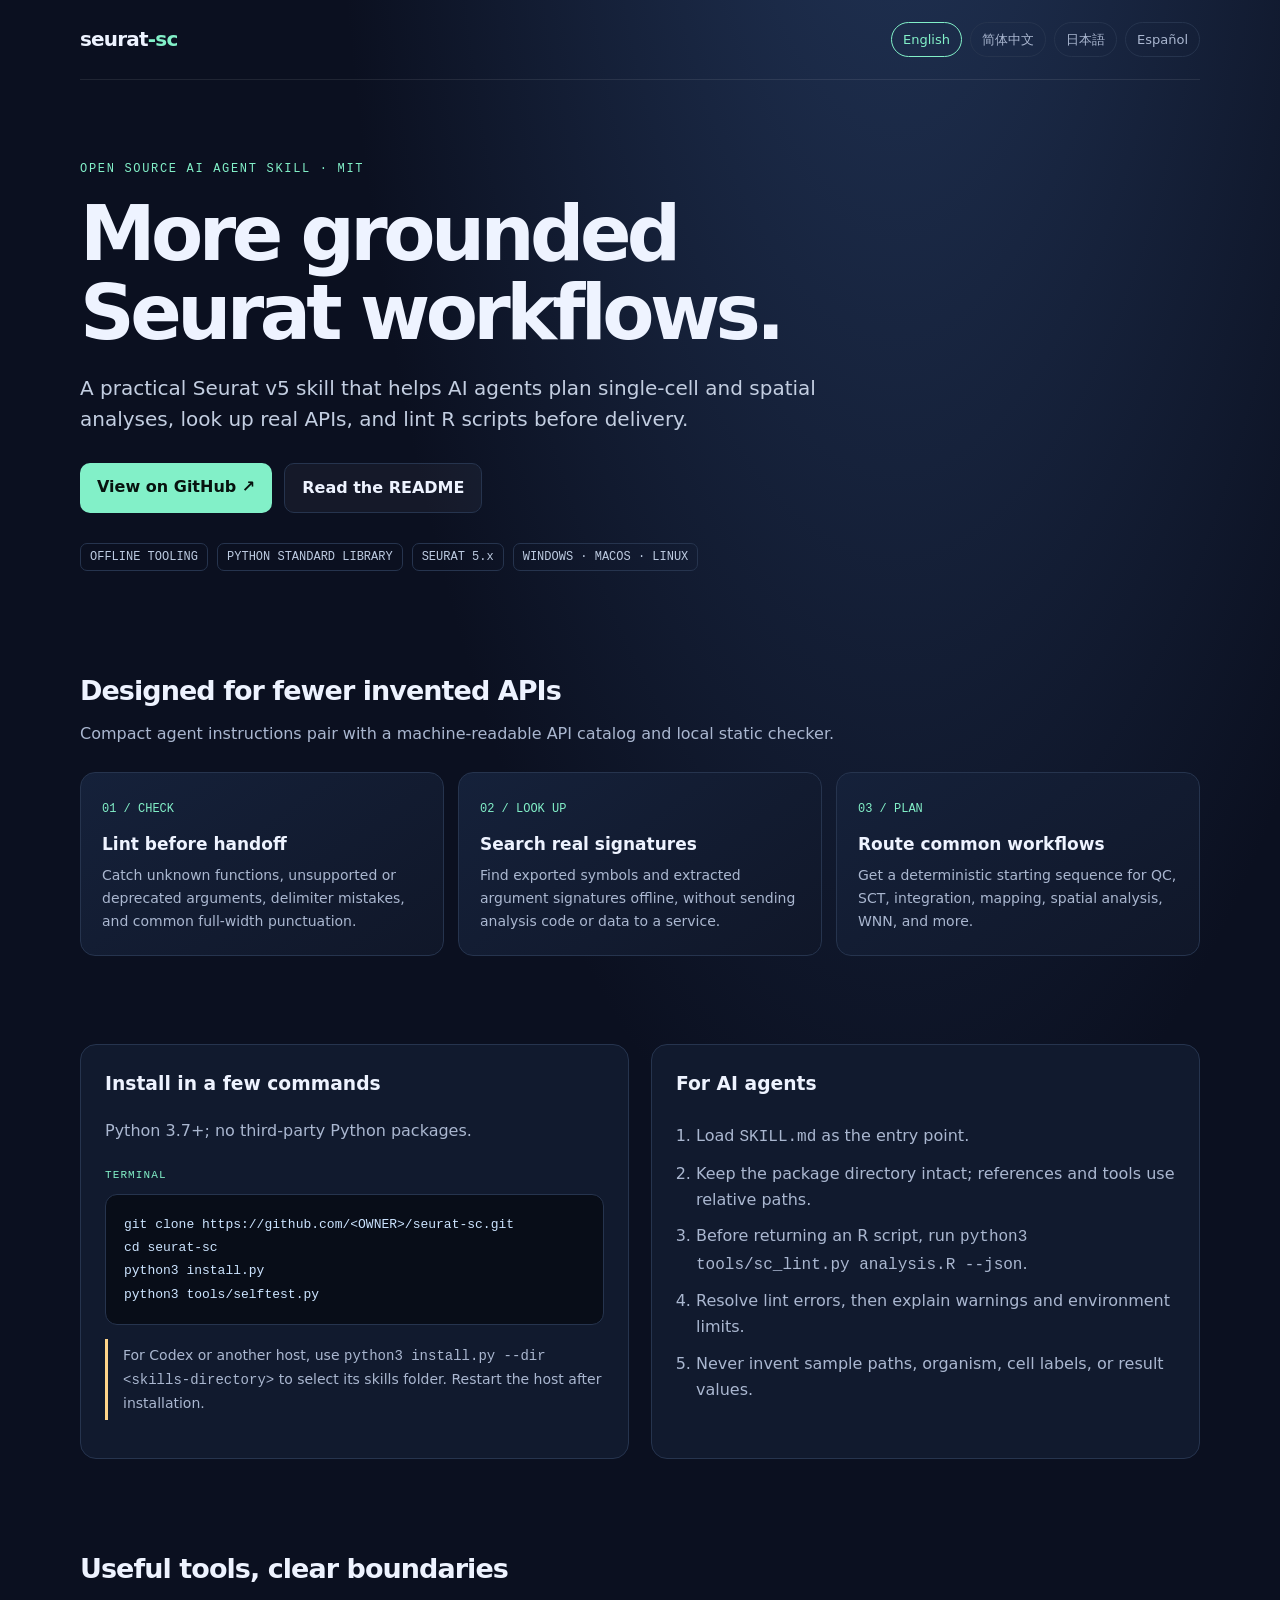
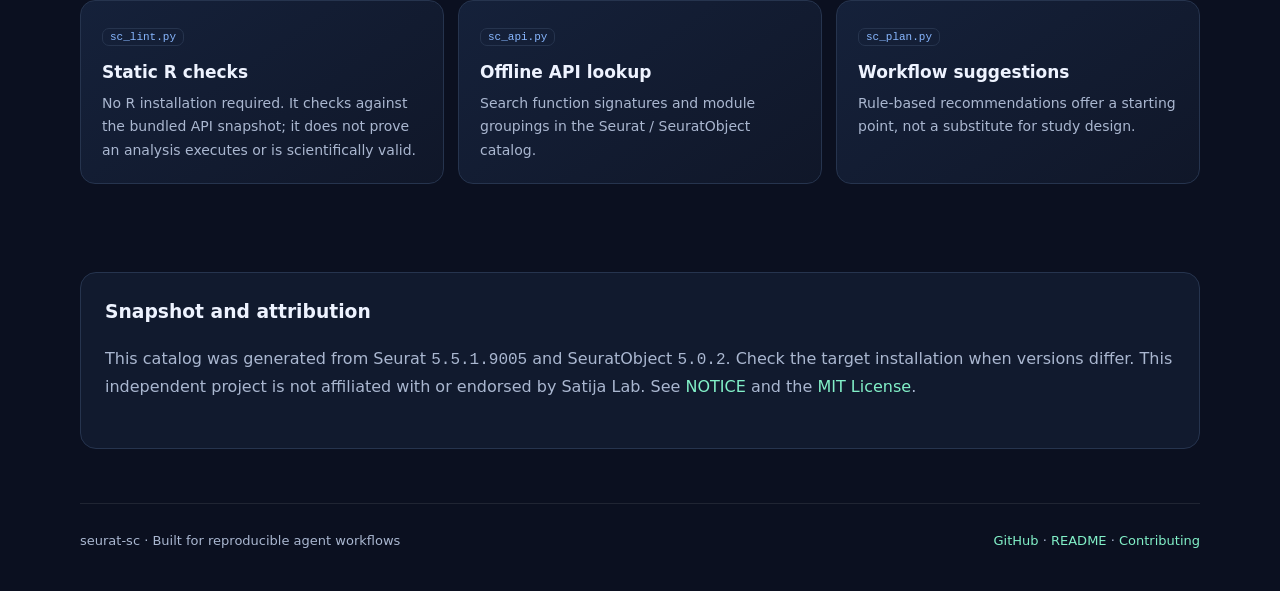
==== docs/index.html @ c63dc07b "Add multilingual Seurat v5 agent skill docs" ====
<!doctype html>
<html lang="en"><head><meta charset="utf-8"><meta name="viewport" content="width=device-width,initial-scale=1"><meta name="description" content="An offline, API-aware Seurat v5 skill for AI coding agents."><title>seurat-sc — Seurat v5 for AI agents</title><link rel="stylesheet" href="assets/site.css"></head>
<body><div class="wrap"><header class="top"><a class="brand" href="./">seurat<span>-sc</span></a><nav aria-label="Language"><a class="lang active" href="./">English</a><a class="lang" href="zh-cn/">简体中文</a><a class="lang" href="ja/">日本語</a><a class="lang" href="es/">Español</a></nav></header><main>
<section class="hero"><div class="eyebrow">Open source AI agent skill · MIT</div><h1>More grounded<br>Seurat workflows.</h1><p class="lead">A practical Seurat v5 skill that helps AI agents plan single-cell and spatial analyses, look up real APIs, and lint R scripts before delivery.</p><div class="actions"><a class="button" href="https://github.com/<OWNER>/seurat-sc">View on GitHub ↗</a><a class="button secondary" href="../README.en.md">Read the README</a></div><div class="chips"><span class="chip">OFFLINE TOOLING</span><span class="chip">PYTHON STANDARD LIBRARY</span><span class="chip">SEURAT 5.x</span><span class="chip">WINDOWS · MACOS · LINUX</span></div></section>
<section class="section"><h2>Designed for fewer invented APIs</h2><p class="sub">Compact agent instructions pair with a machine-readable API catalog and local static checker.</p><div class="grid"><article class="card"><span class="num">01 / CHECK</span><h3>Lint before handoff</h3><p>Catch unknown functions, unsupported or deprecated arguments, delimiter mistakes, and common full-width punctuation.</p></article><article class="card"><span class="num">02 / LOOK UP</span><h3>Search real signatures</h3><p>Find exported symbols and extracted argument signatures offline, without sending analysis code or data to a service.</p></article><article class="card"><span class="num">03 / PLAN</span><h3>Route common workflows</h3><p>Get a deterministic starting sequence for QC, SCT, integration, mapping, spatial analysis, WNN, and more.</p></article></div></section>
<section class="section"><div class="cols"><div class="box"><h3>Install in a few commands</h3><p class="sub">Python 3.7+; no third-party Python packages.</p><div class="code-label">Terminal</div><pre class="code">git clone https://github.com/&lt;OWNER&gt;/seurat-sc.git<br>cd seurat-sc<br>python3 install.py<br>python3 tools/selftest.py</pre><p class="callout">For Codex or another host, use <code>python3 install.py --dir &lt;skills-directory&gt;</code> to select its skills folder. Restart the host after installation.</p></div><div class="box"><h3>For AI agents</h3><ol class="steps"><li>Load <code>SKILL.md</code> as the entry point.</li><li>Keep the package directory intact; references and tools use relative paths.</li><li>Before returning an R script, run <code>python3 tools/sc_lint.py analysis.R --json</code>.</li><li>Resolve lint errors, then explain warnings and environment limits.</li><li>Never invent sample paths, organism, cell labels, or result values.</li></ol></div></div></section>
<section class="section"><h2>Useful tools, clear boundaries</h2><div class="grid"><article class="card"><span class="pill">sc_lint.py</span><h3>Static R checks</h3><p>No R installation required. It checks against the bundled API snapshot; it does not prove an analysis executes or is scientifically valid.</p></article><article class="card"><span class="pill">sc_api.py</span><h3>Offline API lookup</h3><p>Search function signatures and module groupings in the Seurat / SeuratObject catalog.</p></article><article class="card"><span class="pill">sc_plan.py</span><h3>Workflow suggestions</h3><p>Rule-based recommendations offer a starting point, not a substitute for study design.</p></article></div></section>
<section class="section"><div class="box"><h3>Snapshot and attribution</h3><p class="sub">This catalog was generated from Seurat <code>5.5.1.9005</code> and SeuratObject <code>5.0.2</code>. Check the target installation when versions differ. This independent project is not affiliated with or endorsed by Satija Lab. See <a href="../NOTICE">NOTICE</a> and the <a href="../LICENSE">MIT License</a>.</p></div></section></main><footer class="footer"><div class="footerrow"><span>seurat-sc · Built for reproducible agent workflows</span><span><a href="https://github.com/<OWNER>/seurat-sc">GitHub</a> · <a href="../README.en.md">README</a> · <a href="../CONTRIBUTING.md">Contributing</a></span></div></footer></div></body></html>
---- docs/assets/site.css ----
:root{color-scheme:dark;--bg:#0b1020;--panel:#111a2e;--line:#26344e;--ink:#eef3ff;--muted:#aab7d0;--mint:#82f0c8;--blue:#88b7ff;--amber:#ffd58a;--mono:"Cascadia Code",Consolas,monospace;--sans:Inter,"Segoe UI",system-ui,-apple-system,sans-serif}*{box-sizing:border-box}html{scroll-behavior:smooth}body{margin:0;background:radial-gradient(ellipse at 70% -20%,#23375b 0,transparent 45%),var(--bg);color:var(--ink);font:16px/1.65 var(--sans)}a{color:var(--mint);text-decoration:none}a:hover{text-decoration:underline}.wrap{width:min(1120px,calc(100% - 40px));margin:auto}.top{display:flex;align-items:center;justify-content:space-between;padding:22px 0;border-bottom:1px solid #ffffff16}.brand{font-weight:750;letter-spacing:-.04em;font-size:20px;color:var(--ink)}.brand span{color:var(--mint)}nav{display:flex;gap:8px;flex-wrap:wrap}.lang{border:1px solid var(--line);padding:6px 11px;border-radius:999px;color:var(--muted);font-size:13px}.lang.active,.lang:hover{border-color:var(--mint);color:var(--mint);text-decoration:none}.hero{padding:82px 0 64px;max-width:820px}.eyebrow{font:12px var(--mono);letter-spacing:.14em;text-transform:uppercase;color:var(--mint)}h1{font-size:clamp(42px,7vw,76px);line-height:1.04;letter-spacing:-.06em;margin:18px 0 20px}.lead{font-size:20px;line-height:1.55;color:#c3cee1;max-width:760px}.actions{display:flex;gap:12px;flex-wrap:wrap;margin-top:28px}.button{padding:11px 17px;border-radius:10px;background:var(--mint);color:#07130f;font-weight:700}.button.secondary{background:#ffffff0a;color:var(--ink);border:1px solid var(--line)}.chips{display:flex;gap:9px;flex-wrap:wrap;margin-top:30px}.chip{font:12px var(--mono);color:#bdcbe1;border:1px solid var(--line);border-radius:7px;padding:6px 9px}.section{padding:34px 0 54px}.section h2{font-size:27px;letter-spacing:-.035em;margin:0 0 8px}.sub{color:var(--muted);margin:0 0 24px}.grid{display:grid;grid-template-columns:repeat(3,1fr);gap:14px}.card{background:linear-gradient(145deg,#15213a,#101729);border:1px solid var(--line);border-radius:15px;padding:21px}.card .num{font:12px var(--mono);color:var(--mint)}.card h3{margin:10px 0 6px;font-size:17px}.card p{margin:0;color:var(--muted);font-size:14px}.cols{display:grid;grid-template-columns:1fr 1fr;gap:22px}.box{background:var(--panel);border:1px solid var(--line);border-radius:16px;padding:24px}.box h3{margin-top:0}.steps{padding-left:20px;color:var(--muted)}.steps li{padding:5px 0}.code{background:#080d18;border:1px solid var(--line);border-radius:12px;padding:18px;overflow:auto;color:#cce4ff;font:13px/1.8 var(--mono)}.code-label{font:11px var(--mono);color:var(--mint);text-transform:uppercase;letter-spacing:.1em;margin-bottom:8px}.callout{border-left:3px solid var(--amber);padding:5px 0 5px 15px;color:var(--muted);font-size:14px}.footer{border-top:1px solid #ffffff16;padding:26px 0 42px;color:var(--muted);font-size:13px}.footerrow{display:flex;justify-content:space-between;gap:16px;flex-wrap:wrap}.pill{display:inline-block;border:1px solid var(--line);border-radius:7px;padding:2px 7px;font:11px var(--mono);color:var(--blue)}@media(max-width:760px){.grid,.cols{grid-template-columns:1fr}.hero{padding:58px 0 44px}.top{align-items:flex-start;gap:14px;flex-direction:column}.lead{font-size:18px}}
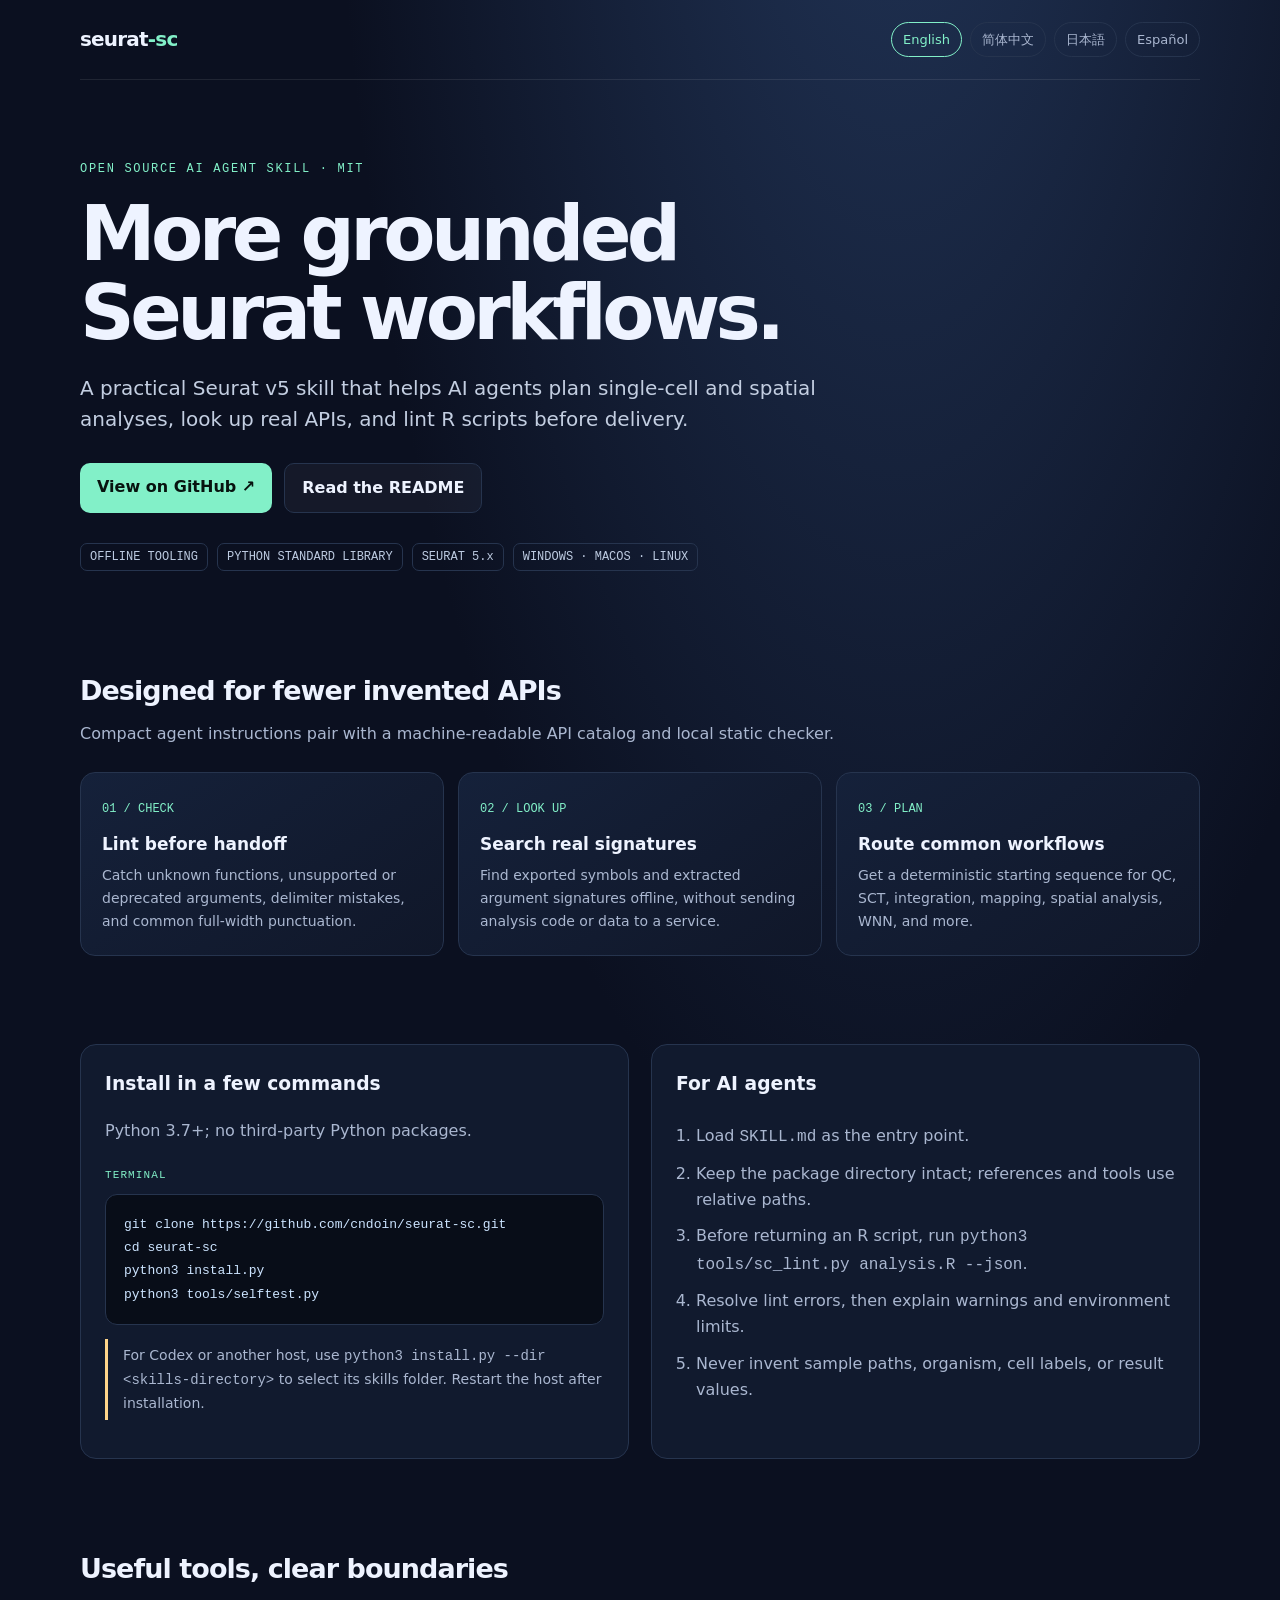
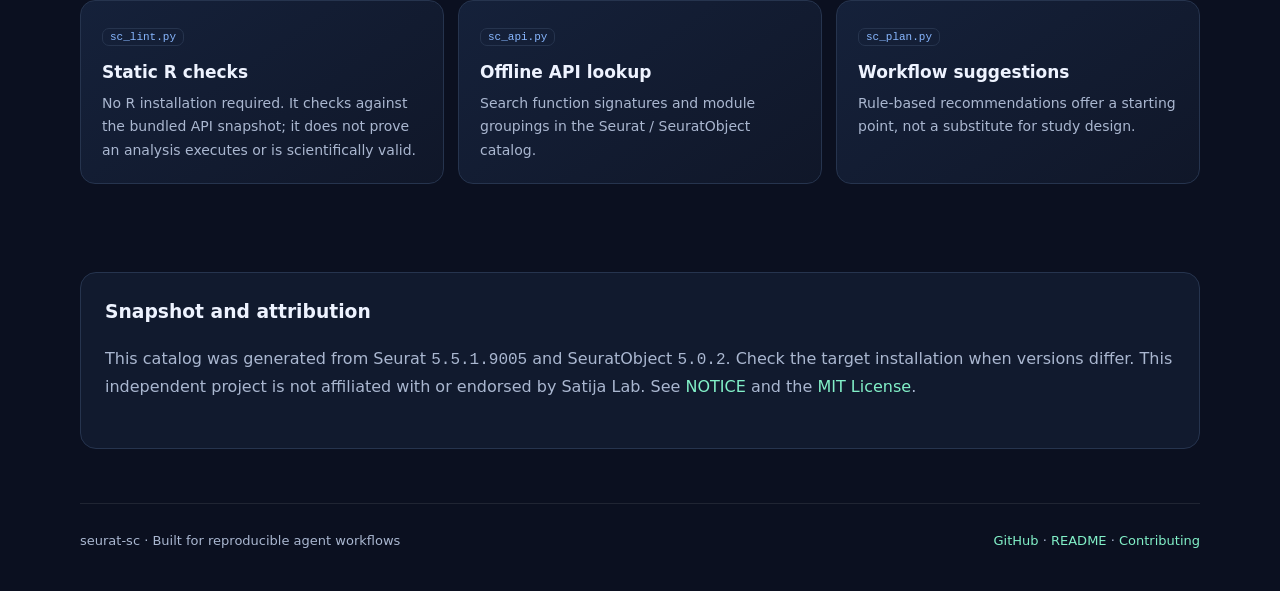
==== commit b55efd5d: "Link multilingual docs to GitHub repository" ====
--- a/docs/index.html
+++ b/docs/index.html
@@ -1,8 +1,8 @@
 <!doctype html>
 <html lang="en"><head><meta charset="utf-8"><meta name="viewport" content="width=device-width,initial-scale=1"><meta name="description" content="An offline, API-aware Seurat v5 skill for AI coding agents."><title>seurat-sc — Seurat v5 for AI agents</title><link rel="stylesheet" href="assets/site.css"></head>
 <body><div class="wrap"><header class="top"><a class="brand" href="./">seurat<span>-sc</span></a><nav aria-label="Language"><a class="lang active" href="./">English</a><a class="lang" href="zh-cn/">简体中文</a><a class="lang" href="ja/">日本語</a><a class="lang" href="es/">Español</a></nav></header><main>
-<section class="hero"><div class="eyebrow">Open source AI agent skill · MIT</div><h1>More grounded<br>Seurat workflows.</h1><p class="lead">A practical Seurat v5 skill that helps AI agents plan single-cell and spatial analyses, look up real APIs, and lint R scripts before delivery.</p><div class="actions"><a class="button" href="https://github.com/<OWNER>/seurat-sc">View on GitHub ↗</a><a class="button secondary" href="../README.en.md">Read the README</a></div><div class="chips"><span class="chip">OFFLINE TOOLING</span><span class="chip">PYTHON STANDARD LIBRARY</span><span class="chip">SEURAT 5.x</span><span class="chip">WINDOWS · MACOS · LINUX</span></div></section>
+<section class="hero"><div class="eyebrow">Open source AI agent skill · MIT</div><h1>More grounded<br>Seurat workflows.</h1><p class="lead">A practical Seurat v5 skill that helps AI agents plan single-cell and spatial analyses, look up real APIs, and lint R scripts before delivery.</p><div class="actions"><a class="button" href="https://github.com/cndoin/seurat-sc">View on GitHub ↗</a><a class="button secondary" href="../README.en.md">Read the README</a></div><div class="chips"><span class="chip">OFFLINE TOOLING</span><span class="chip">PYTHON STANDARD LIBRARY</span><span class="chip">SEURAT 5.x</span><span class="chip">WINDOWS · MACOS · LINUX</span></div></section>
 <section class="section"><h2>Designed for fewer invented APIs</h2><p class="sub">Compact agent instructions pair with a machine-readable API catalog and local static checker.</p><div class="grid"><article class="card"><span class="num">01 / CHECK</span><h3>Lint before handoff</h3><p>Catch unknown functions, unsupported or deprecated arguments, delimiter mistakes, and common full-width punctuation.</p></article><article class="card"><span class="num">02 / LOOK UP</span><h3>Search real signatures</h3><p>Find exported symbols and extracted argument signatures offline, without sending analysis code or data to a service.</p></article><article class="card"><span class="num">03 / PLAN</span><h3>Route common workflows</h3><p>Get a deterministic starting sequence for QC, SCT, integration, mapping, spatial analysis, WNN, and more.</p></article></div></section>
-<section class="section"><div class="cols"><div class="box"><h3>Install in a few commands</h3><p class="sub">Python 3.7+; no third-party Python packages.</p><div class="code-label">Terminal</div><pre class="code">git clone https://github.com/&lt;OWNER&gt;/seurat-sc.git<br>cd seurat-sc<br>python3 install.py<br>python3 tools/selftest.py</pre><p class="callout">For Codex or another host, use <code>python3 install.py --dir &lt;skills-directory&gt;</code> to select its skills folder. Restart the host after installation.</p></div><div class="box"><h3>For AI agents</h3><ol class="steps"><li>Load <code>SKILL.md</code> as the entry point.</li><li>Keep the package directory intact; references and tools use relative paths.</li><li>Before returning an R script, run <code>python3 tools/sc_lint.py analysis.R --json</code>.</li><li>Resolve lint errors, then explain warnings and environment limits.</li><li>Never invent sample paths, organism, cell labels, or result values.</li></ol></div></div></section>
+<section class="section"><div class="cols"><div class="box"><h3>Install in a few commands</h3><p class="sub">Python 3.7+; no third-party Python packages.</p><div class="code-label">Terminal</div><pre class="code">git clone https://github.com/cndoin/seurat-sc.git<br>cd seurat-sc<br>python3 install.py<br>python3 tools/selftest.py</pre><p class="callout">For Codex or another host, use <code>python3 install.py --dir &lt;skills-directory&gt;</code> to select its skills folder. Restart the host after installation.</p></div><div class="box"><h3>For AI agents</h3><ol class="steps"><li>Load <code>SKILL.md</code> as the entry point.</li><li>Keep the package directory intact; references and tools use relative paths.</li><li>Before returning an R script, run <code>python3 tools/sc_lint.py analysis.R --json</code>.</li><li>Resolve lint errors, then explain warnings and environment limits.</li><li>Never invent sample paths, organism, cell labels, or result values.</li></ol></div></div></section>
 <section class="section"><h2>Useful tools, clear boundaries</h2><div class="grid"><article class="card"><span class="pill">sc_lint.py</span><h3>Static R checks</h3><p>No R installation required. It checks against the bundled API snapshot; it does not prove an analysis executes or is scientifically valid.</p></article><article class="card"><span class="pill">sc_api.py</span><h3>Offline API lookup</h3><p>Search function signatures and module groupings in the Seurat / SeuratObject catalog.</p></article><article class="card"><span class="pill">sc_plan.py</span><h3>Workflow suggestions</h3><p>Rule-based recommendations offer a starting point, not a substitute for study design.</p></article></div></section>
-<section class="section"><div class="box"><h3>Snapshot and attribution</h3><p class="sub">This catalog was generated from Seurat <code>5.5.1.9005</code> and SeuratObject <code>5.0.2</code>. Check the target installation when versions differ. This independent project is not affiliated with or endorsed by Satija Lab. See <a href="../NOTICE">NOTICE</a> and the <a href="../LICENSE">MIT License</a>.</p></div></section></main><footer class="footer"><div class="footerrow"><span>seurat-sc · Built for reproducible agent workflows</span><span><a href="https://github.com/<OWNER>/seurat-sc">GitHub</a> · <a href="../README.en.md">README</a> · <a href="../CONTRIBUTING.md">Contributing</a></span></div></footer></div></body></html>
+<section class="section"><div class="box"><h3>Snapshot and attribution</h3><p class="sub">This catalog was generated from Seurat <code>5.5.1.9005</code> and SeuratObject <code>5.0.2</code>. Check the target installation when versions differ. This independent project is not affiliated with or endorsed by Satija Lab. See <a href="../NOTICE">NOTICE</a> and the <a href="../LICENSE">MIT License</a>.</p></div></section></main><footer class="footer"><div class="footerrow"><span>seurat-sc · Built for reproducible agent workflows</span><span><a href="https://github.com/cndoin/seurat-sc">GitHub</a> · <a href="../README.en.md">README</a> · <a href="../CONTRIBUTING.md">Contributing</a></span></div></footer></div></body></html>
